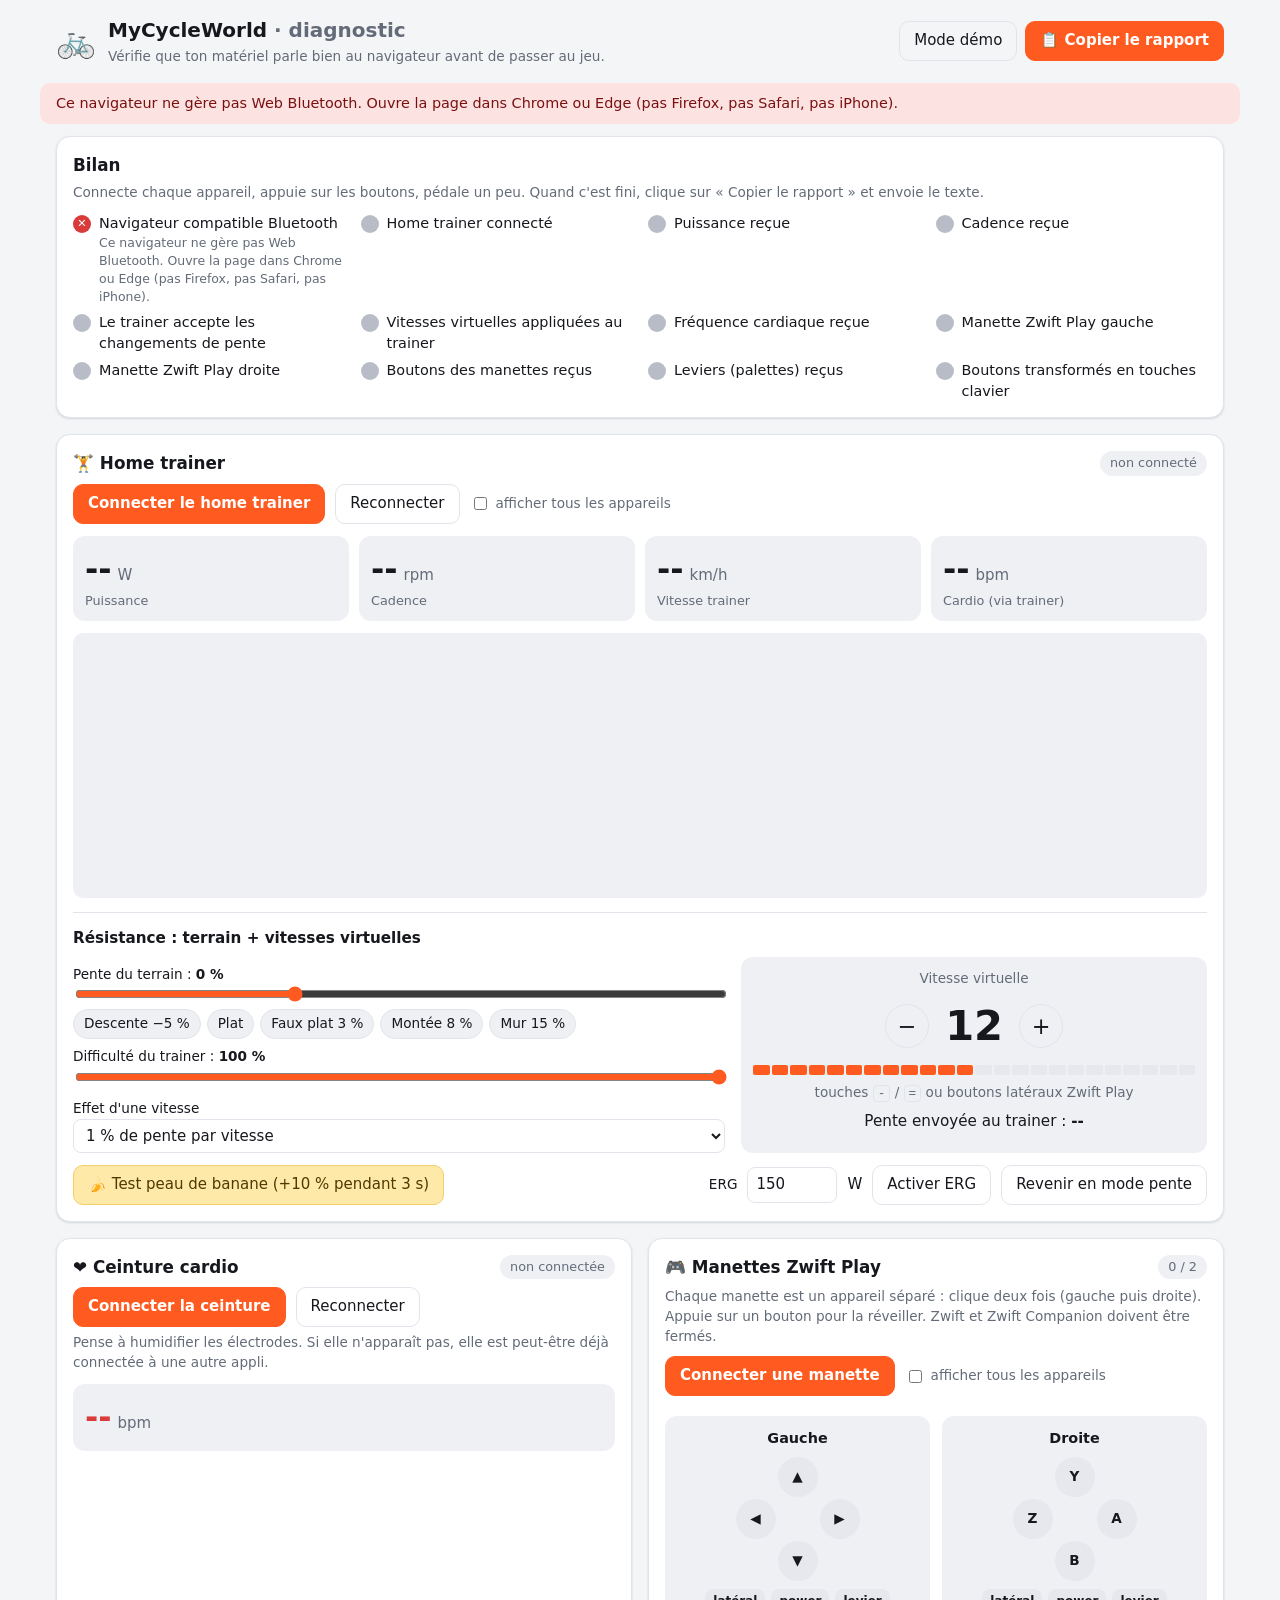
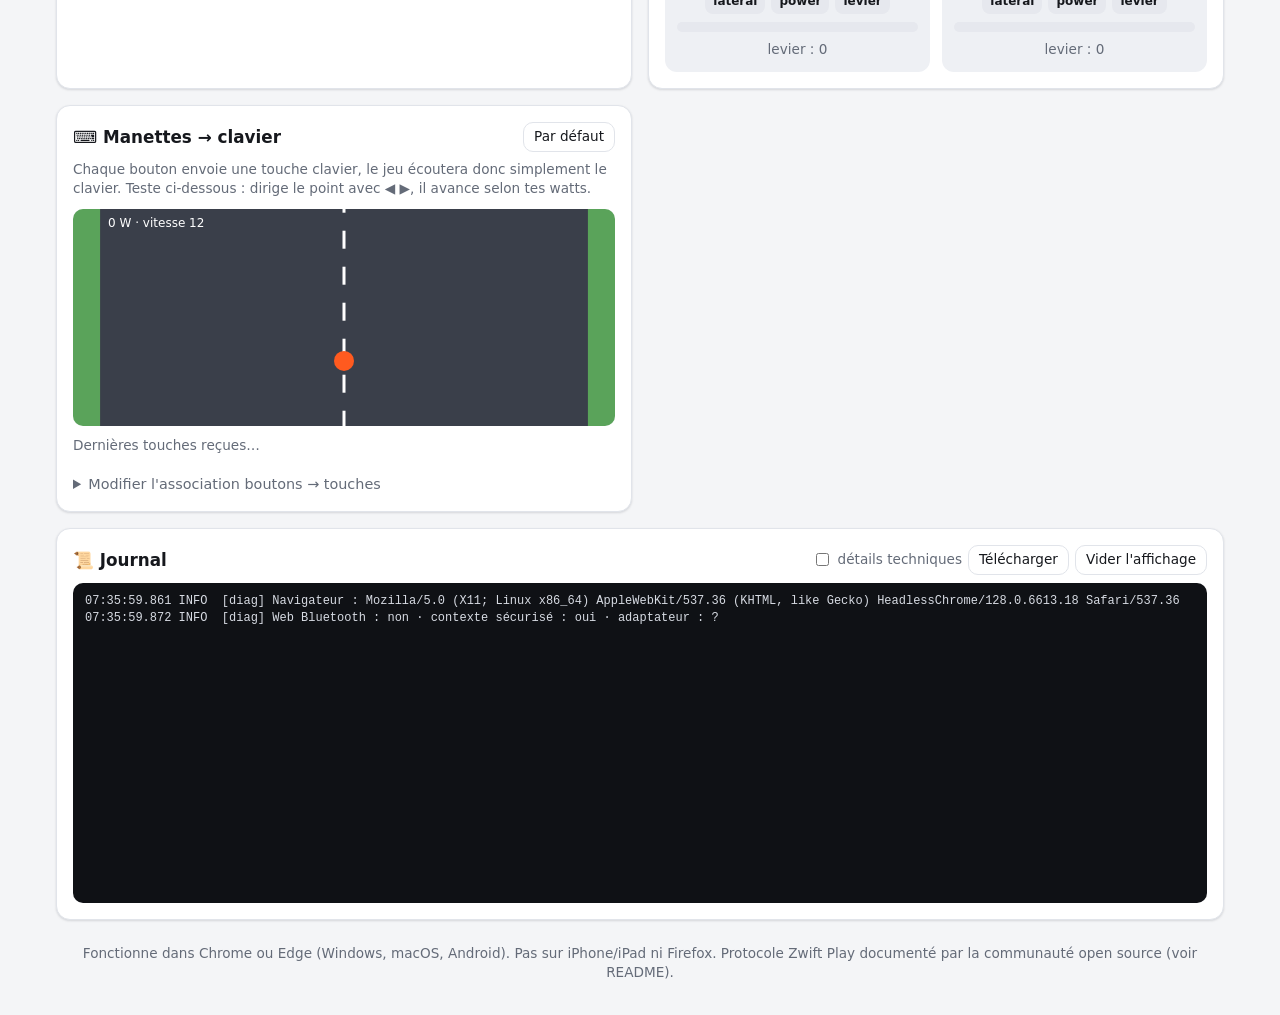
==== diag/index.html @ 46823db3 "Page de diagnostic BLE : home trainer FTMS/CPS, cardio, Zwift Play, vitesses virtuelles Ajoute une p" ====
<!doctype html>
<html lang="fr">
<head>
  <meta charset="utf-8">
  <meta name="viewport" content="width=device-width, initial-scale=1">
  <title>MyCycleWorld · Diagnostic</title>
  <meta name="description" content="Teste ton home trainer, ta ceinture cardio et tes manettes Zwift Play directement dans le navigateur.">
  <link rel="stylesheet" href="diag.css">
</head>
<body>
  <header class="top">
    <div class="brand">
      <span class="logo" aria-hidden="true">🚲</span>
      <div>
        <h1>MyCycleWorld <span class="muted">· diagnostic</span></h1>
        <p class="muted small">Vérifie que ton matériel parle bien au navigateur avant de passer au jeu.</p>
      </div>
    </div>
    <div class="top-actions">
      <a id="demoLink" class="btn ghost" href="?demo=1">Mode démo</a>
      <button id="copyReport" class="btn primary">📋 Copier le rapport</button>
    </div>
  </header>

  <div id="demoBanner" class="banner demo" hidden>
    Mode démo : les appareils sont simulés. <a href="./">Revenir au vrai Bluetooth</a>
  </div>
  <div id="compatBanner" class="banner bad" hidden></div>

  <main>
    <section class="card checklist-card">
      <h2>Bilan</h2>
      <p class="muted small">Connecte chaque appareil, appuie sur les boutons, pédale un peu. Quand c'est fini, clique sur « Copier le rapport » et envoie le texte.</p>
      <ul id="checklist" class="checklist"></ul>
    </section>

    <section class="card" id="trainerCard">
      <div class="card-head">
        <h2>🏋️ Home trainer</h2>
        <span class="pill" id="trainerStatus">non connecté</span>
      </div>
      <div class="row wrap">
        <button class="btn primary" id="trainerConnect">Connecter le home trainer</button>
        <button class="btn ghost" id="trainerReconnect" hidden>Reconnecter</button>
        <label class="check small"><input type="checkbox" id="trainerAll"> afficher tous les appareils</label>
      </div>
      <p class="small muted" id="trainerInfo"></p>
      <div class="metrics">
        <div class="metric"><span class="value" id="mPower">--</span><span class="unit">W</span><span class="label">Puissance <em id="srcPower"></em></span></div>
        <div class="metric"><span class="value" id="mCadence">--</span><span class="unit">rpm</span><span class="label">Cadence <em id="srcCadence"></em></span></div>
        <div class="metric"><span class="value" id="mSpeed">--</span><span class="unit">km/h</span><span class="label">Vitesse trainer</span></div>
        <div class="metric"><span class="value" id="mHrTrainer">--</span><span class="unit">bpm</span><span class="label">Cardio (via trainer)</span></div>
      </div>
      <canvas id="powerChart" class="chart" height="70" aria-label="Courbe de puissance des 60 dernières secondes"></canvas>

      <div class="sub">
        <h3>Résistance : terrain + vitesses virtuelles</h3>
        <div class="grade-grid">
          <div>
            <label for="terrain" class="small">Pente du terrain : <strong id="terrainVal">0 %</strong></label>
            <input type="range" id="terrain" min="-10" max="20" step="0.5" value="0">
            <div class="row wrap tight" id="gradePresets">
              <button class="btn chip" data-grade="-5">Descente −5 %</button>
              <button class="btn chip" data-grade="0">Plat</button>
              <button class="btn chip" data-grade="3">Faux plat 3 %</button>
              <button class="btn chip" data-grade="8">Montée 8 %</button>
              <button class="btn chip" data-grade="15">Mur 15 %</button>
            </div>
            <label for="difficulty" class="small">Difficulté du trainer : <strong id="difficultyVal">100 %</strong></label>
            <input type="range" id="difficulty" min="0" max="100" step="5" value="100">
            <label for="gearStep" class="small">Effet d'une vitesse</label>
            <select id="gearStep">
              <option value="0.5">0,5 % de pente par vitesse</option>
              <option value="1" selected>1 % de pente par vitesse</option>
              <option value="1.5">1,5 % de pente par vitesse</option>
              <option value="2">2 % de pente par vitesse</option>
            </select>
          </div>
          <div class="gearbox">
            <span class="small muted">Vitesse virtuelle</span>
            <div class="gear-row">
              <button class="btn round" id="gearDown" aria-label="Vitesse moins">−</button>
              <span class="gear" id="gearVal">12</span>
              <button class="btn round" id="gearUp" aria-label="Vitesse plus">+</button>
            </div>
            <div class="gear-bar" id="gearBar"></div>
            <span class="small muted">touches <kbd>-</kbd> / <kbd>=</kbd> ou boutons latéraux Zwift Play</span>
            <div class="sent">Pente envoyée au trainer : <strong id="sentGrade">--</strong></div>
            <div class="small muted" id="cpResult"></div>
          </div>
        </div>
        <div class="row wrap">
          <button class="btn warn" id="bananaTest">🍌 Test peau de banane (+10 % pendant 3 s)</button>
          <span class="spacer"></span>
          <label class="small" for="ergWatts">ERG</label>
          <input type="number" id="ergWatts" value="150" min="0" max="1500" step="10" class="num"> W
          <button class="btn ghost" id="ergOn">Activer ERG</button>
          <button class="btn ghost" id="ergOff" hidden>Revenir en mode pente</button>
        </div>
      </div>
    </section>

    <section class="card" id="hrCard">
      <div class="card-head">
        <h2>❤️ Ceinture cardio</h2>
        <span class="pill" id="hrStatus">non connectée</span>
      </div>
      <div class="row wrap">
        <button class="btn primary" id="hrConnect">Connecter la ceinture</button>
        <button class="btn ghost" id="hrReconnect" hidden>Reconnecter</button>
      </div>
      <p class="small muted" id="hrInfo">Pense à humidifier les électrodes. Si elle n'apparaît pas, elle est peut-être déjà connectée à une autre appli.</p>
      <div class="metrics one">
        <div class="metric"><span class="value heart" id="mHr">--</span><span class="unit">bpm</span><span class="label" id="hrContact"></span></div>
      </div>
    </section>

    <section class="card" id="zwiftCard">
      <div class="card-head">
        <h2>🎮 Manettes Zwift Play</h2>
        <span class="pill" id="zwiftStatus">0 / 2</span>
      </div>
      <p class="small muted">Chaque manette est un appareil séparé : clique deux fois (gauche puis droite). Appuie sur un bouton pour la réveiller. Zwift et Zwift Companion doivent être fermés.</p>
      <div class="row wrap">
        <button class="btn primary" id="zwiftConnect">Connecter une manette</button>
        <label class="check small"><input type="checkbox" id="zwiftAll"> afficher tous les appareils</label>
      </div>
      <div id="controllers" class="controllers"></div>
      <div class="pads">
        <div class="pad" id="padL">
          <span class="pad-title">Gauche</span>
          <div class="dpad">
            <span class="btn-led" data-b="L_UP">▲</span>
            <span class="btn-led" data-b="L_LEFT">◀</span>
            <span class="btn-led" data-b="L_RIGHT">▶</span>
            <span class="btn-led" data-b="L_DOWN">▼</span>
          </div>
          <div class="extras">
            <span class="btn-led wide" data-b="L_SHIFT">latéral</span>
            <span class="btn-led wide" data-b="L_ON">power</span>
            <span class="btn-led wide" data-b="L_PADDLE">levier</span>
          </div>
          <div class="analog"><div class="analog-fill" id="analogL"></div></div>
          <span class="small muted" id="analogLVal">levier : 0</span>
        </div>
        <div class="pad" id="padR">
          <span class="pad-title">Droite</span>
          <div class="dpad">
            <span class="btn-led y" data-b="R_Y">Y</span>
            <span class="btn-led z" data-b="R_Z">Z</span>
            <span class="btn-led a" data-b="R_A">A</span>
            <span class="btn-led b" data-b="R_B">B</span>
          </div>
          <div class="extras">
            <span class="btn-led wide" data-b="R_SHIFT">latéral</span>
            <span class="btn-led wide" data-b="R_ON">power</span>
            <span class="btn-led wide" data-b="R_PADDLE">levier</span>
          </div>
          <div class="analog"><div class="analog-fill" id="analogR"></div></div>
          <span class="small muted" id="analogRVal">levier : 0</span>
        </div>
      </div>
    </section>

    <section class="card" id="keysCard">
      <div class="card-head">
        <h2>⌨️ Manettes → clavier</h2>
        <button class="btn ghost small-btn" id="keymapReset">Par défaut</button>
      </div>
      <p class="small muted">Chaque bouton envoie une touche clavier, le jeu écoutera donc simplement le clavier. Teste ci-dessous : dirige le point avec ◀ ▶, il avance selon tes watts.</p>
      <canvas id="miniRoad" class="road" height="120" aria-label="Mini route de test"></canvas>
      <div class="lastkeys" id="lastKeys"><span class="muted small">Dernières touches reçues…</span></div>
      <details>
        <summary>Modifier l'association boutons → touches</summary>
        <table class="keymap" id="keymapTable"></table>
      </details>
    </section>

    <section class="card log-card">
      <div class="card-head">
        <h2>📜 Journal</h2>
        <div class="row tight">
          <label class="check small"><input type="checkbox" id="showDebug"> détails techniques</label>
          <button class="btn ghost small-btn" id="downloadLog">Télécharger</button>
          <button class="btn ghost small-btn" id="clearLogView">Vider l'affichage</button>
        </div>
      </div>
      <pre id="log" class="log" aria-live="polite"></pre>
    </section>
  </main>

  <footer class="muted small">
    Fonctionne dans Chrome ou Edge (Windows, macOS, Android). Pas sur iPhone/iPad ni Firefox.
    Protocole Zwift Play documenté par la communauté open source (voir README).
  </footer>

  <div id="toast" class="toast" hidden></div>
  <script type="module" src="diag.js"></script>
</body>
</html>
---- diag/diag.css ----
:root {
  --bg: #f4f5f7;
  --card: #ffffff;
  --text: #16181d;
  --muted: #646b78;
  --border: #e1e4ea;
  --accent: #ff5a1f;
  --accent-text: #ffffff;
  --ok: #18a058;
  --warn: #e0a100;
  --bad: #d93a3a;
  --todo: #b7bcc6;
  --chip: #eef0f4;
  --led-off: #e6e8ee;
  --led-on: #ff5a1f;
  --log-bg: #0f1115;
  --log-text: #d7dbe3;
  --road: #3a3f4a;
  --shadow: 0 1px 2px rgba(16, 24, 40, 0.06), 0 1px 3px rgba(16, 24, 40, 0.08);
}

@media (prefers-color-scheme: dark) {
  :root:not([data-theme="light"]) {
    --bg: #0e1014;
    --card: #171a21;
    --text: #e8eaef;
    --muted: #949bab;
    --border: #2a2f3a;
    --chip: #222733;
    --led-off: #262b36;
    --todo: #4b5160;
    --shadow: none;
  }
}
:root[data-theme="dark"] {
  --bg: #0e1014;
  --card: #171a21;
  --text: #e8eaef;
  --muted: #949bab;
  --border: #2a2f3a;
  --chip: #222733;
  --led-off: #262b36;
  --todo: #4b5160;
  --shadow: none;
}

* { box-sizing: border-box; }

body {
  margin: 0;
  background: var(--bg);
  color: var(--text);
  font: 15px/1.45 system-ui, -apple-system, "Segoe UI", Roboto, sans-serif;
}

h1 { font-size: 1.25rem; margin: 0; }
h2 { font-size: 1.05rem; margin: 0; }
h3 { font-size: 0.95rem; margin: 0 0 8px; }
.muted { color: var(--muted); }
.small { font-size: 0.85rem; }
kbd {
  font: 0.8rem ui-monospace, monospace;
  background: var(--chip);
  border: 1px solid var(--border);
  border-radius: 4px;
  padding: 0 4px;
}

.top {
  display: flex;
  flex-wrap: wrap;
  gap: 12px;
  align-items: center;
  justify-content: space-between;
  padding: 16px;
  max-width: 1200px;
  margin: 0 auto;
}
.brand { display: flex; gap: 12px; align-items: center; }
.brand p { margin: 2px 0 0; }
.logo { font-size: 2rem; }
.top-actions { display: flex; gap: 8px; flex-wrap: wrap; }

.banner {
  max-width: 1200px;
  margin: 0 auto 12px;
  padding: 10px 16px;
  border-radius: 10px;
  font-size: 0.9rem;
}
.banner.demo { background: #fff3cd; color: #5c4400; }
.banner.bad { background: #fde2e2; color: #7a1010; }
.banner a { color: inherit; font-weight: 600; }

main {
  max-width: 1200px;
  margin: 0 auto;
  padding: 0 16px 16px;
  display: grid;
  grid-template-columns: repeat(2, minmax(0, 1fr));
  gap: 16px;
}
.checklist-card, .log-card, #trainerCard { grid-column: 1 / -1; }

.card {
  background: var(--card);
  border: 1px solid var(--border);
  border-radius: 14px;
  padding: 16px;
  box-shadow: var(--shadow);
  min-width: 0;
}
.card > p { margin: 6px 0 10px; }
.card-head { display: flex; justify-content: space-between; align-items: center; gap: 8px; margin-bottom: 8px; }
.sub { border-top: 1px solid var(--border); margin-top: 14px; padding-top: 14px; }

.row { display: flex; gap: 10px; align-items: center; }
.row.wrap { flex-wrap: wrap; }
.row.tight { gap: 6px; }
.spacer { flex: 1; }

.btn {
  font: inherit;
  border: 1px solid var(--border);
  background: var(--chip);
  color: var(--text);
  padding: 8px 14px;
  border-radius: 10px;
  cursor: pointer;
  text-decoration: none;
  display: inline-flex;
  align-items: center;
  gap: 6px;
}
.btn:hover { filter: brightness(0.97); }
.btn:disabled { opacity: 0.5; cursor: not-allowed; }
.btn.primary { background: var(--accent); border-color: var(--accent); color: var(--accent-text); font-weight: 600; }
.btn.ghost { background: transparent; }
.btn.warn { background: #ffe9a8; border-color: #f1d06a; color: #4d3a00; }
.btn.chip { padding: 4px 10px; font-size: 0.85rem; border-radius: 999px; }
.btn.round { width: 44px; height: 44px; justify-content: center; border-radius: 50%; font-size: 1.4rem; padding: 0; }
.small-btn { padding: 4px 10px; font-size: 0.85rem; }
.check { display: inline-flex; gap: 6px; align-items: center; color: var(--muted); }

.pill {
  font-size: 0.8rem;
  padding: 3px 10px;
  border-radius: 999px;
  background: var(--chip);
  color: var(--muted);
  white-space: nowrap;
}
.pill.ok { background: color-mix(in srgb, var(--ok) 18%, transparent); color: var(--ok); }
.pill.warn { background: color-mix(in srgb, var(--warn) 22%, transparent); color: #9a6f00; }
.pill.bad { background: color-mix(in srgb, var(--bad) 18%, transparent); color: var(--bad); }

.checklist {
  list-style: none;
  padding: 0;
  margin: 10px 0 0;
  display: grid;
  grid-template-columns: repeat(auto-fill, minmax(230px, 1fr));
  gap: 6px 16px;
}
.checklist li { display: flex; gap: 8px; align-items: flex-start; font-size: 0.9rem; }
.checklist .dot {
  flex: none;
  width: 18px;
  height: 18px;
  border-radius: 50%;
  background: var(--todo);
  color: #fff;
  font-size: 0.7rem;
  display: grid;
  place-items: center;
  margin-top: 2px;
}
.checklist .ok .dot { background: var(--ok); }
.checklist .warn .dot { background: var(--warn); }
.checklist .bad .dot { background: var(--bad); }
.checklist .detail { display: block; color: var(--muted); font-size: 0.78rem; }

.metrics { display: grid; grid-template-columns: repeat(4, minmax(0, 1fr)); gap: 10px; margin: 12px 0; }
.metrics.one { grid-template-columns: 1fr; }
.metric {
  background: var(--chip);
  border-radius: 12px;
  padding: 10px 12px;
  display: grid;
  grid-template-columns: auto 1fr;
  align-items: baseline;
  column-gap: 6px;
}
.metric .value { font-size: 2rem; font-weight: 700; font-variant-numeric: tabular-nums; }
.metric .value.heart { color: var(--bad); }
.metric .unit { color: var(--muted); }
.metric .label { grid-column: 1 / -1; font-size: 0.8rem; color: var(--muted); }
.metric em { font-style: normal; opacity: 0.8; }

.chart, .road { width: 100%; display: block; border-radius: 10px; background: var(--chip); }

.grade-grid { display: grid; grid-template-columns: minmax(0, 1.4fr) minmax(0, 1fr); gap: 16px; margin-bottom: 12px; }
.grade-grid label { display: block; margin-top: 8px; }
input[type="range"] { width: 100%; accent-color: var(--accent); }
select, .num {
  font: inherit;
  padding: 6px 8px;
  border-radius: 8px;
  border: 1px solid var(--border);
  background: var(--card);
  color: var(--text);
}
select { width: 100%; }
.num { width: 90px; }
.gearbox {
  background: var(--chip);
  border-radius: 12px;
  padding: 12px;
  display: flex;
  flex-direction: column;
  align-items: center;
  gap: 8px;
  text-align: center;
}
.gear-row { display: flex; align-items: center; gap: 16px; }
.gear { font-size: 2.6rem; font-weight: 800; min-width: 2ch; font-variant-numeric: tabular-nums; }
.gear-bar { display: flex; gap: 2px; width: 100%; height: 10px; }
.gear-bar span { flex: 1; background: var(--led-off); border-radius: 2px; }
.gear-bar span.on { background: var(--accent); }
.sent { font-size: 0.95rem; }

.controllers { display: grid; gap: 8px; margin: 10px 0; }
.ctrl {
  border: 1px solid var(--border);
  border-radius: 10px;
  padding: 8px 10px;
  display: flex;
  flex-wrap: wrap;
  gap: 6px 12px;
  align-items: center;
  font-size: 0.88rem;
}
.ctrl strong { margin-right: auto; }

.pads { display: grid; grid-template-columns: 1fr 1fr; gap: 12px; }
.pad { background: var(--chip); border-radius: 12px; padding: 12px; display: flex; flex-direction: column; align-items: center; gap: 8px; }
.pad-title { font-weight: 600; font-size: 0.9rem; }
.dpad {
  display: grid;
  grid-template-areas: ". u ." "l . r" ". d .";
  grid-template-columns: repeat(3, 40px);
  grid-template-rows: repeat(3, 40px);
  gap: 2px;
}
.dpad .btn-led:nth-child(1) { grid-area: u; }
.dpad .btn-led:nth-child(2) { grid-area: l; }
.dpad .btn-led:nth-child(3) { grid-area: r; }
.dpad .btn-led:nth-child(4) { grid-area: d; }
.btn-led {
  display: grid;
  place-items: center;
  background: var(--led-off);
  border-radius: 50%;
  font-weight: 700;
  font-size: 0.85rem;
  transition: background 0.05s, transform 0.05s;
  user-select: none;
}
.btn-led.wide { border-radius: 8px; padding: 4px 8px; font-size: 0.75rem; font-weight: 600; }
.btn-led.on { background: var(--led-on); color: #fff; transform: scale(1.08); }
.extras { display: flex; gap: 6px; flex-wrap: wrap; justify-content: center; }
.analog { width: 100%; height: 10px; background: var(--led-off); border-radius: 5px; position: relative; overflow: hidden; }
.analog-fill { position: absolute; top: 0; bottom: 0; left: 50%; width: 0; background: var(--accent); }

.lastkeys { display: flex; flex-wrap: wrap; gap: 6px; margin: 10px 0; min-height: 28px; }
.lastkeys .k { font: 0.8rem ui-monospace, monospace; background: var(--chip); border: 1px solid var(--border); border-radius: 6px; padding: 2px 8px; }
.lastkeys .k.pad { border-color: var(--accent); }
details summary { cursor: pointer; font-size: 0.9rem; color: var(--muted); }
.keymap { width: 100%; border-collapse: collapse; margin-top: 8px; font-size: 0.85rem; }
.keymap td { padding: 4px 6px; border-bottom: 1px solid var(--border); }
.keymap select { padding: 3px 6px; }

.log {
  background: var(--log-bg);
  color: var(--log-text);
  border-radius: 10px;
  padding: 10px 12px;
  margin: 0;
  height: 320px;
  overflow: auto;
  font: 12px/1.45 ui-monospace, "Cascadia Mono", Menlo, Consolas, monospace;
  white-space: pre-wrap;
  word-break: break-word;
}
.log .warn { color: #ffd166; }
.log .error { color: #ff7b7b; }
.log .debug { color: #8a93a6; }

footer { text-align: center; padding: 8px 16px 32px; max-width: 1200px; margin: 0 auto; }

.toast {
  position: fixed;
  left: 50%;
  bottom: 24px;
  transform: translateX(-50%);
  background: var(--text);
  color: var(--bg);
  padding: 10px 16px;
  border-radius: 10px;
  font-size: 0.9rem;
  max-width: calc(100% - 32px);
  box-shadow: 0 6px 20px rgba(0, 0, 0, 0.25);
}

@media (max-width: 820px) {
  main { grid-template-columns: 1fr; }
  .metrics { grid-template-columns: repeat(2, minmax(0, 1fr)); }
  .grade-grid { grid-template-columns: 1fr; }
}
@media (max-width: 460px) {
  .pads { grid-template-columns: 1fr; }
  .metric .value { font-size: 1.6rem; }
}
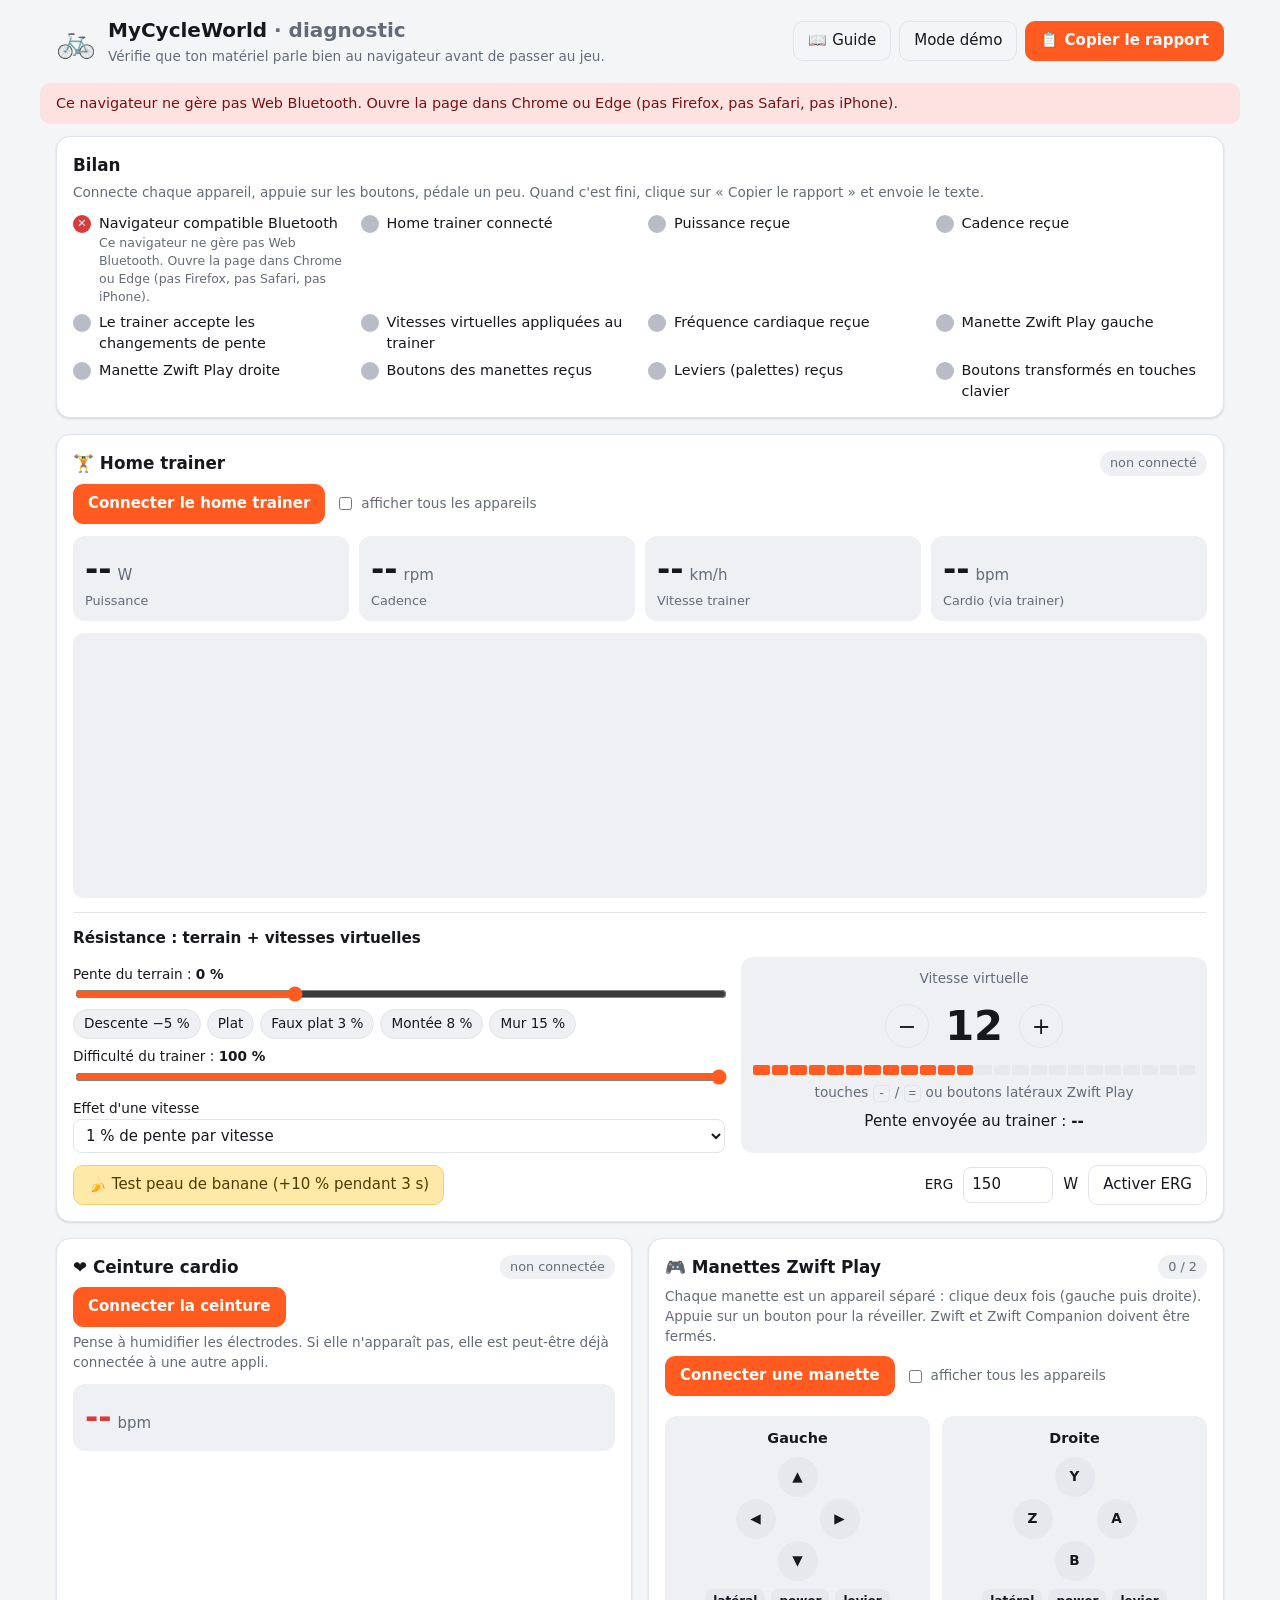
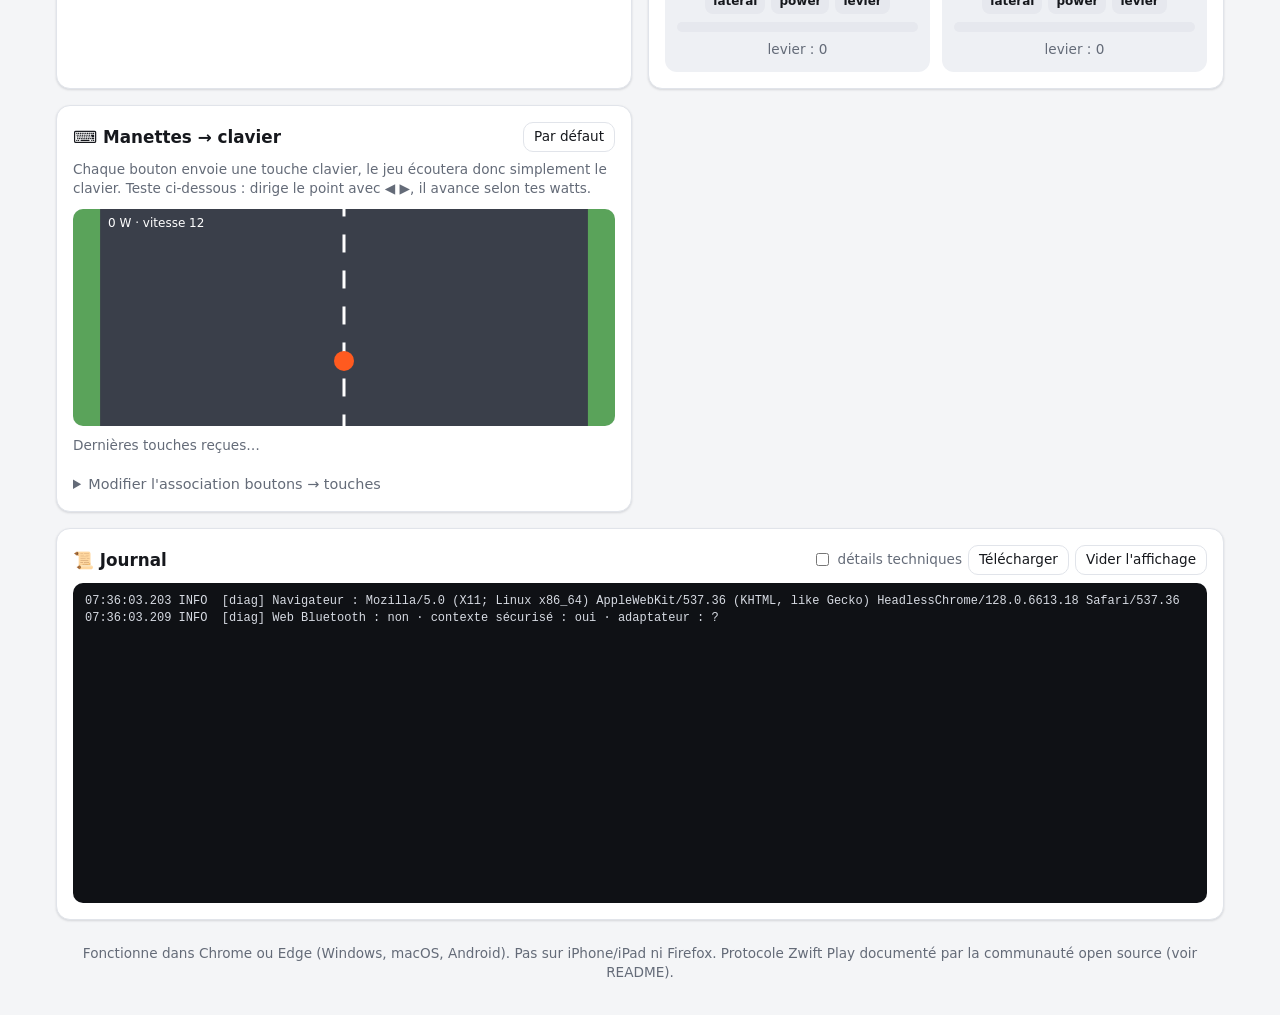
==== commit 496f480d: "Guide de connexion pas à pas, README et correctifs d'affichage mobile Page d'accueil transformée en " ====
--- a/diag/index.html
+++ b/diag/index.html
@@ -17,6 +17,7 @@
       </div>
     </div>
     <div class="top-actions">
+      <a class="btn ghost" href="../">📖 Guide</a>
       <a id="demoLink" class="btn ghost" href="?demo=1">Mode démo</a>
       <button id="copyReport" class="btn primary">📋 Copier le rapport</button>
     </div>
--- a/diag/diag.css
+++ b/diag/diag.css
@@ -45,6 +45,7 @@
 }
 
 * { box-sizing: border-box; }
+[hidden] { display: none !important; }
 
 body {
   margin: 0;
@@ -111,12 +112,12 @@
   min-width: 0;
 }
 .card > p { margin: 6px 0 10px; }
-.card-head { display: flex; justify-content: space-between; align-items: center; gap: 8px; margin-bottom: 8px; }
+.card-head { flex-wrap: wrap; display: flex; justify-content: space-between; align-items: center; gap: 8px; margin-bottom: 8px; }
 .sub { border-top: 1px solid var(--border); margin-top: 14px; padding-top: 14px; }
 
 .row { display: flex; gap: 10px; align-items: center; }
 .row.wrap { flex-wrap: wrap; }
-.row.tight { gap: 6px; }
+.row.tight { gap: 6px; flex-wrap: wrap; }
 .spacer { flex: 1; }
 
 .btn {
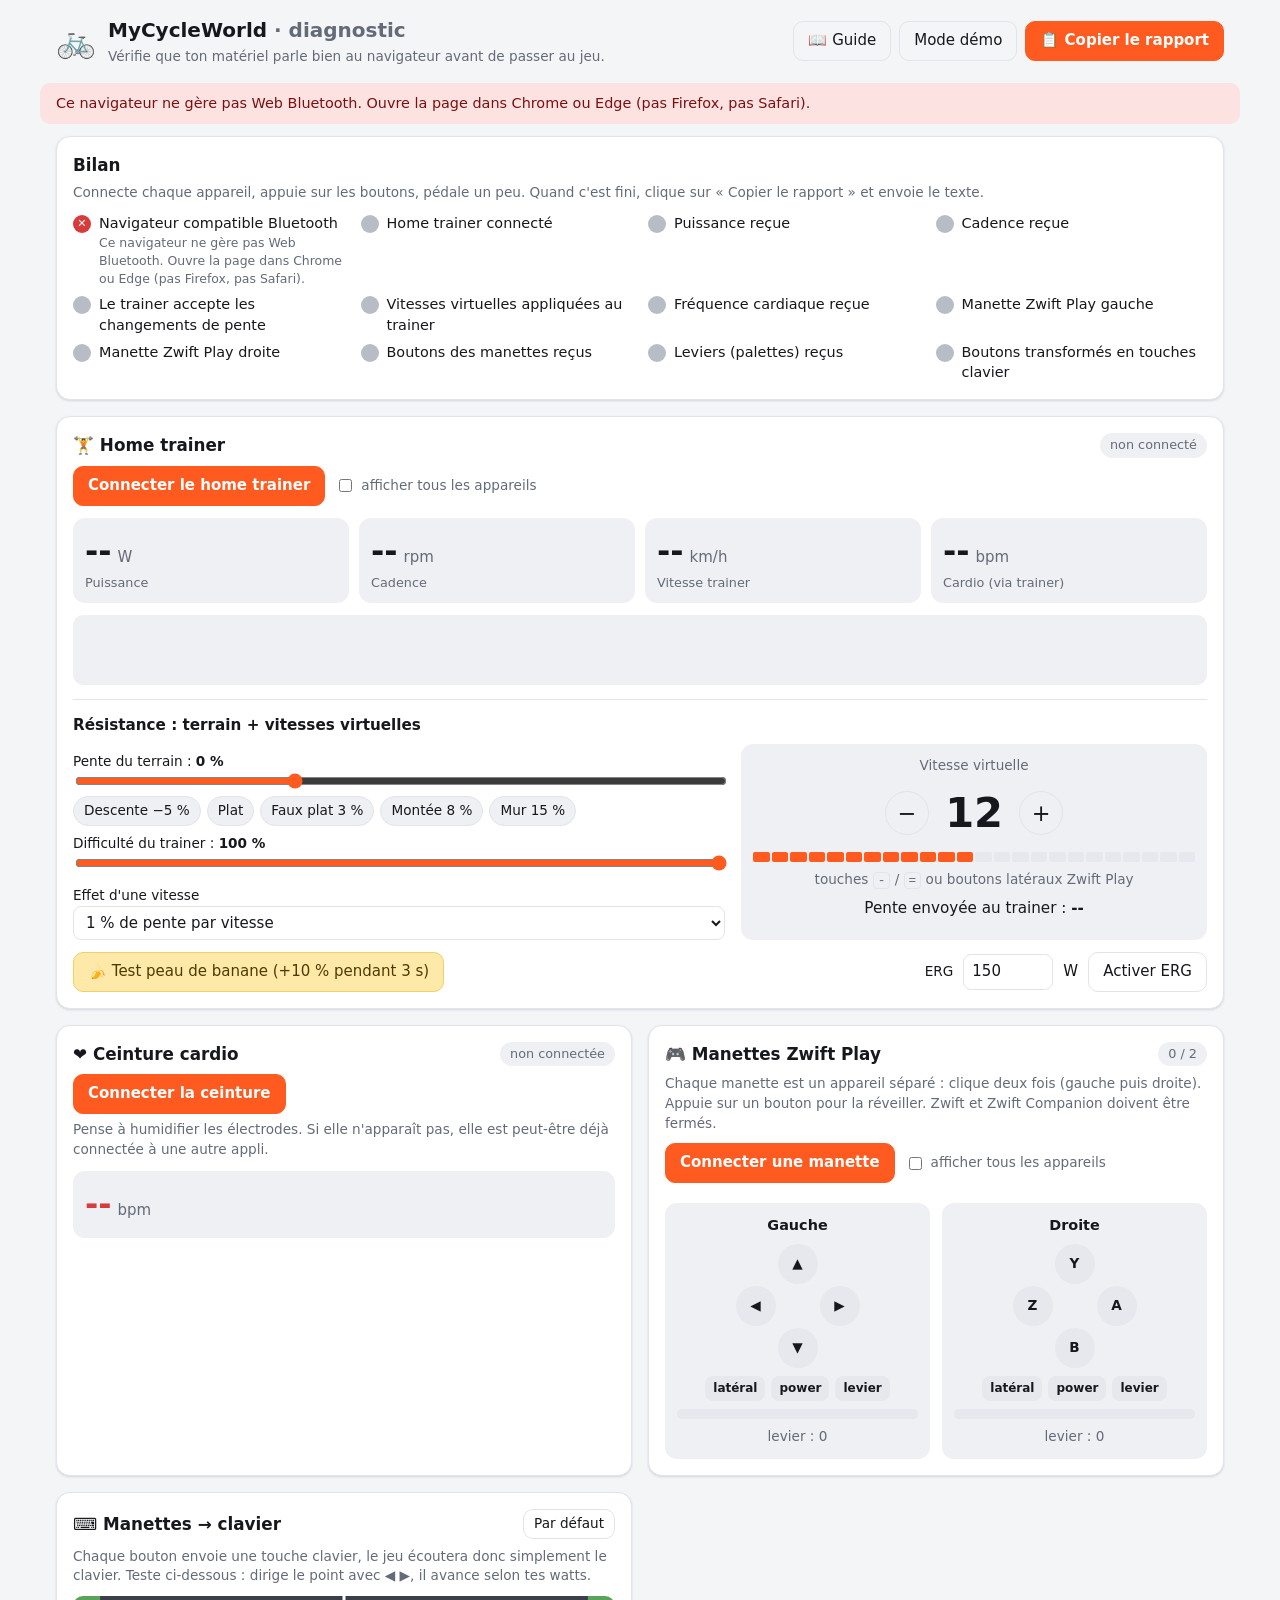
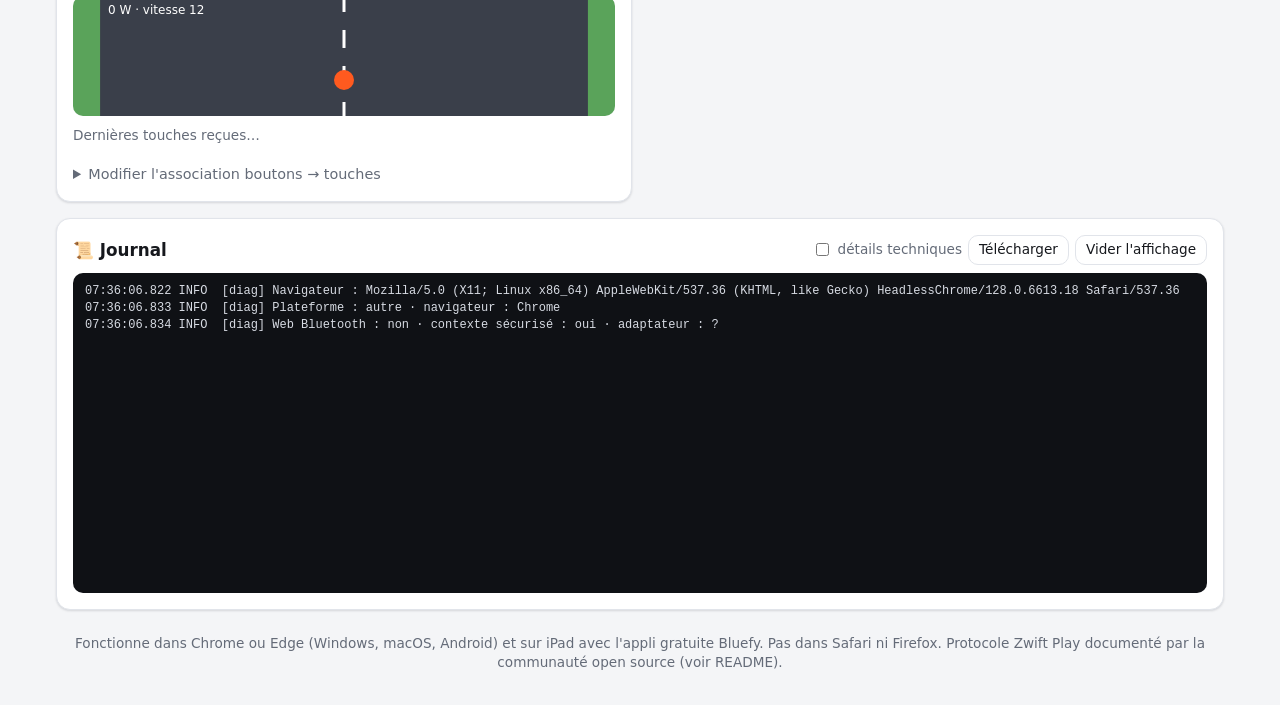
==== commit 94f4b8e7: "Compatibilité iPad via Bluefy : guide PC/iPad, détection, rapport et écran allumé - Guide avec sélec" ====
--- a/diag/index.html
+++ b/diag/index.html
@@ -191,10 +191,21 @@
   </main>
 
   <footer class="muted small">
-    Fonctionne dans Chrome ou Edge (Windows, macOS, Android). Pas sur iPhone/iPad ni Firefox.
+    Fonctionne dans Chrome ou Edge (Windows, macOS, Android) et sur iPad avec l'appli gratuite Bluefy. Pas dans Safari ni Firefox.
     Protocole Zwift Play documenté par la communauté open source (voir README).
   </footer>
 
+  <div id="reportBox" class="modal" hidden>
+    <div class="modal-card">
+      <h2>Rapport de diagnostic</h2>
+      <p class="small muted">La copie automatique est bloquée par ce navigateur. Touche « Tout sélectionner », puis « Copier », et colle le texte dans un message.</p>
+      <textarea id="reportText" readonly></textarea>
+      <div class="row wrap">
+        <button class="btn primary" id="reportSelect">Tout sélectionner</button>
+        <button class="btn ghost" id="reportClose">Fermer</button>
+      </div>
+    </div>
+  </div>
   <div id="toast" class="toast" hidden></div>
   <script type="module" src="diag.js"></script>
 </body>
--- a/diag/diag.css
+++ b/diag/diag.css
@@ -199,6 +199,8 @@
 .metric em { font-style: normal; opacity: 0.8; }
 
 .chart, .road { width: 100%; display: block; border-radius: 10px; background: var(--chip); }
+.chart { height: 70px; }
+.road { height: 120px; }
 
 .grade-grid { display: grid; grid-template-columns: minmax(0, 1.4fr) minmax(0, 1fr); gap: 16px; margin-bottom: 12px; }
 .grade-grid label { display: block; margin-top: 8px; }
@@ -298,6 +300,10 @@
 .log .debug { color: #8a93a6; }
 
 footer { text-align: center; padding: 8px 16px 32px; max-width: 1200px; margin: 0 auto; }
+
+.modal { position: fixed; inset: 0; background: rgba(0, 0, 0, 0.5); display: grid; place-items: center; padding: 16px; z-index: 10; }
+.modal-card { background: var(--card); color: var(--text); border-radius: 14px; padding: 16px; width: min(720px, 100%); display: grid; gap: 10px; }
+.modal-card textarea { width: 100%; height: 50vh; font: 12px/1.4 ui-monospace, monospace; background: var(--chip); color: var(--text); border: 1px solid var(--border); border-radius: 8px; padding: 8px; }
 
 .toast {
   position: fixed;
